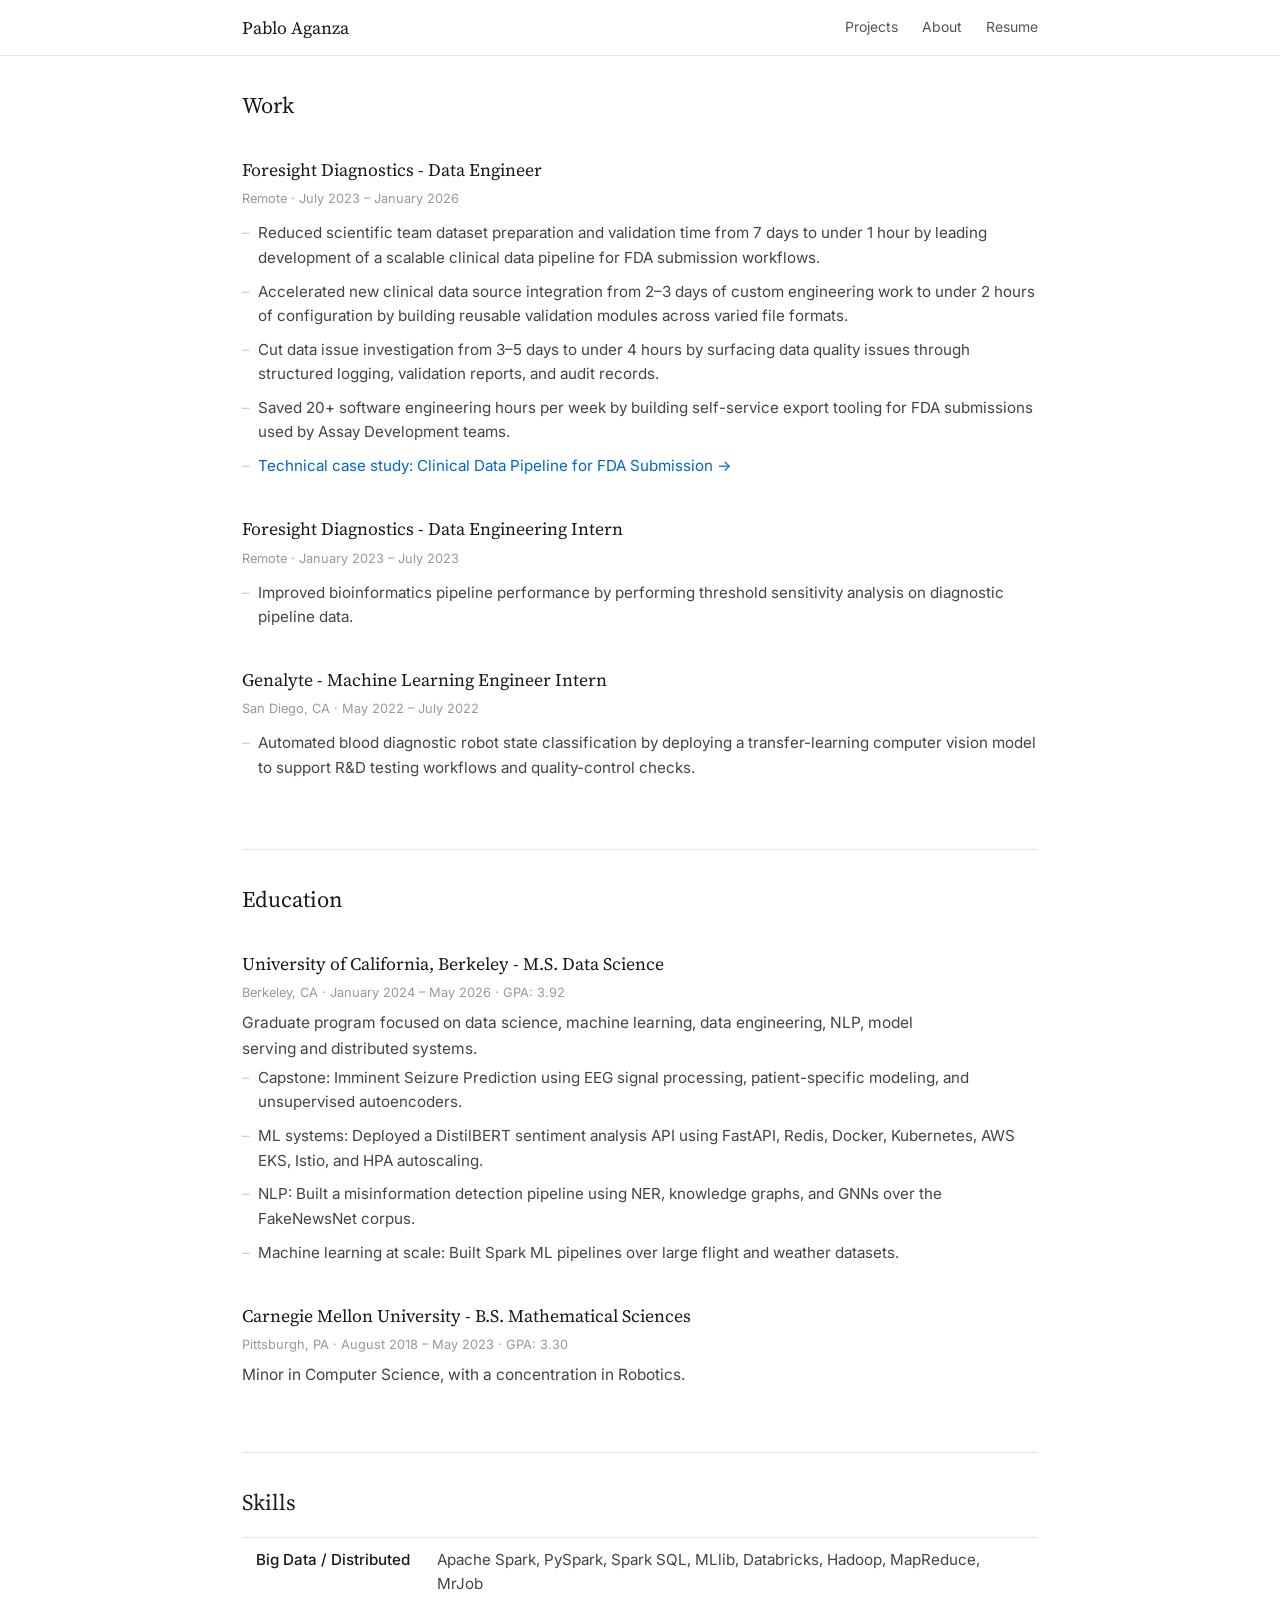
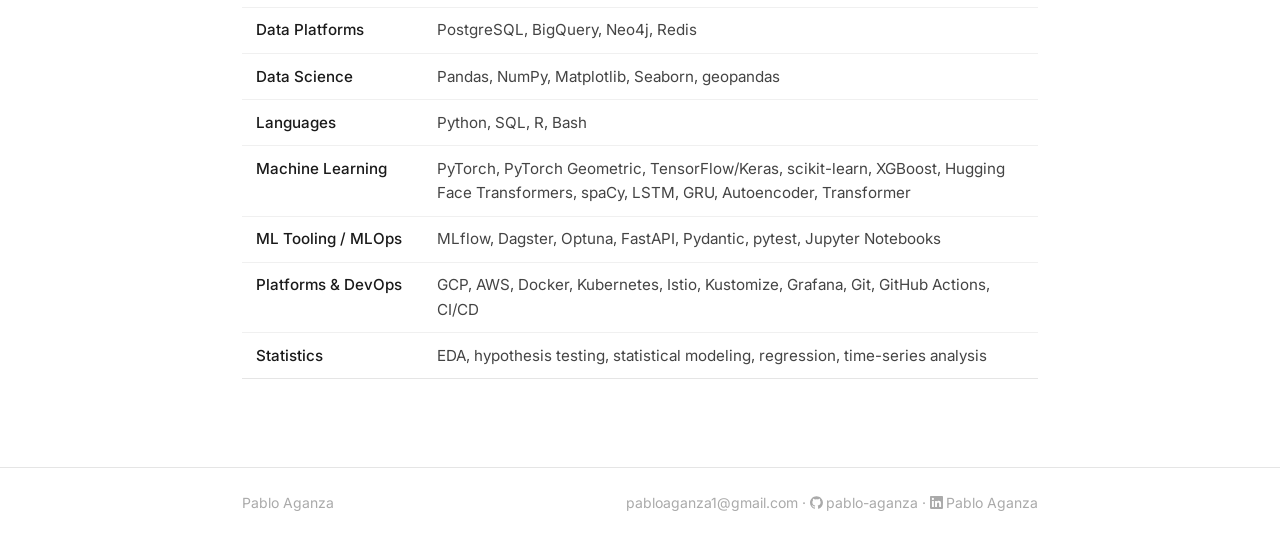
==== about.html @ dfabf31f "combine work, skills, and education into a single page" ====
<!DOCTYPE html>
<html lang="en">
<head>
<meta charset="UTF-8">
<meta name="viewport" content="width=device-width, initial-scale=1.0">
<meta name="description" content="About — Pablo Aganza, Data Engineer and UC Berkeley MIDS graduate student.">
<title>About — Pablo Aganza</title>
<link rel="icon" type="image/svg+xml" href="favicon.svg">
<link rel="preconnect" href="https://fonts.googleapis.com">
<link rel="preconnect" href="https://fonts.gstatic.com" crossorigin>
<link href="https://fonts.googleapis.com/css2?family=Source+Serif+4:ital,wght@0,300;0,400;0,600;1,400&family=Inter:wght@400;500&display=swap" rel="stylesheet">
<link rel="stylesheet" href="css/styles.css">
</head>
<body>

<header>
  <nav>
    <a class="nav-name" href="./">Pablo Aganza</a>
    <div class="nav-links">
      <a href="./">Projects</a>
      <a href="about.html">About</a>
      <a href="resume.html">Resume</a>
    </div>
  </nav>
</header>

<main>

  <section class="home-section" style="border-top:none;padding-top:0">
    <h2 class="section-title">Work</h2>

    <div class="timeline-item">
      <h3>Foresight Diagnostics - Data Engineer</h3>
      <p class="meta">Remote &middot; July 2023 &ndash; January 2026</p>
      <ul class="contrib-list">
        <li>Reduced scientific team dataset preparation and validation time from 7 days to under 1 hour by leading development of a scalable clinical data pipeline for FDA submission workflows.</li>
        <li>Accelerated new clinical data source integration from 2&ndash;3 days of custom engineering work to under 2 hours of configuration by building reusable validation modules across varied file formats.</li>
        <li>Cut data issue investigation from 3&ndash;5 days to under 4 hours by surfacing data quality issues through structured logging, validation reports, and audit records.</li>
        <li>Saved 20+ software engineering hours per week by building self-service export tooling for FDA submissions used by Assay Development teams.</li>
        <li><a href="projects/clinical_data_pipeline.html">Technical case study: Clinical Data Pipeline for FDA Submission &rarr;</a></li>
      </ul>
    </div>

    <div class="timeline-item">
      <h3>Foresight Diagnostics - Data Engineering Intern</h3>
      <p class="meta">Remote &middot; January 2023 &ndash; July 2023</p>
      <ul class="contrib-list">
        <li>Improved bioinformatics pipeline performance by performing threshold sensitivity analysis on diagnostic pipeline data.</li>
      </ul>
    </div>

    <div class="timeline-item">
      <h3>Genalyte - Machine Learning Engineer Intern</h3>
      <p class="meta">San Diego, CA &middot; May 2022 &ndash; July 2022</p>
      <ul class="contrib-list">
        <li>Automated blood diagnostic robot state classification by deploying a transfer-learning computer vision model to support R&amp;D testing workflows and quality-control checks.</li>
      </ul>
    </div>
  </section>

  <section class="home-section">
    <h2 class="section-title">Education</h2>

    <div class="timeline-item">
      <h3>University of California, Berkeley - M.S. Data Science</h3>
      <p class="meta">Berkeley, CA &middot; January 2024 &ndash; May 2026 &middot; GPA: 3.92</p>
      <p>Graduate program focused on data science, machine learning, data engineering, NLP, model serving and distributed systems.</p>
      <ul class="contrib-list">
        <li>Capstone: Imminent Seizure Prediction using EEG signal processing, patient-specific modeling, and unsupervised autoencoders.</li>
        <li>ML systems: Deployed a DistilBERT sentiment analysis API using FastAPI, Redis, Docker, Kubernetes, AWS EKS, Istio, and HPA autoscaling.</li>
        <li>NLP: Built a misinformation detection pipeline using NER, knowledge graphs, and GNNs over the FakeNewsNet corpus.</li>
        <li>Machine learning at scale: Built Spark ML pipelines over large flight and weather datasets.</li>
      </ul>
    </div>

    <div class="timeline-item">
      <h3>Carnegie Mellon University - B.S. Mathematical Sciences</h3>
      <p class="meta">Pittsburgh, PA &middot; August 2018 &ndash; May 2023 &middot; GPA: 3.30</p>
      <p>Minor in Computer Science, with a concentration in Robotics.</p>
    </div>
  </section>

  <section class="home-section">
    <h2 class="section-title">Skills</h2>

    <table class="skills-table">
      <tbody>
        <tr>
          <td>Big Data / Distributed</td>
          <td>Apache Spark, PySpark, Spark SQL, MLlib, Databricks, Hadoop, MapReduce, MrJob</td>
        </tr>
        <tr>
          <td>Data Platforms</td>
          <td>PostgreSQL, BigQuery, Neo4j, Redis</td>
        </tr>
        <tr>
          <td>Data Science</td>
          <td>Pandas, NumPy, Matplotlib, Seaborn, geopandas</td>
        </tr>
        <tr>
          <td>Languages</td>
          <td>Python, SQL, R, Bash</td>
        </tr>
        <tr>
          <td>Machine Learning</td>
          <td>PyTorch, PyTorch Geometric, TensorFlow/Keras, scikit-learn, XGBoost, Hugging Face Transformers, spaCy, LSTM, GRU, Autoencoder, Transformer</td>
        </tr>
        <tr>
          <td>ML Tooling / MLOps</td>
          <td>MLflow, Dagster, Optuna, FastAPI, Pydantic, pytest, Jupyter Notebooks</td>
        </tr>
        <tr>
          <td>Platforms &amp; DevOps</td>
          <td>GCP, AWS, Docker, Kubernetes, Istio, Kustomize, Grafana, Git, GitHub Actions, CI/CD</td>
        </tr>
        <tr>
          <td>Statistics</td>
          <td>EDA, hypothesis testing, statistical modeling, regression, time-series analysis</td>
        </tr>
      </tbody>
    </table>
  </section>

</main>

<footer>
  <div class="footer-inner">
  <span>Pablo Aganza</span>
  <span>
    <a href="mailto:pabloaganza1@gmail.com">pabloaganza1@gmail.com</a> &middot;
    <a href="https://github.com/pablo-aganza" target="_blank"><svg xmlns="http://www.w3.org/2000/svg" viewBox="0 0 98 96" width="13" height="13" fill="currentColor" style="vertical-align:-1px;margin-right:3px"><path d="M48.854 0C21.839 0 0 22 0 49.217c0 21.756 13.993 40.172 33.405 46.69 2.427.49 3.316-1.059 3.316-2.362 0-1.141-.08-5.052-.08-9.127-13.59 2.934-16.42-5.867-16.42-5.867-2.184-5.704-5.42-7.17-5.42-7.17-4.448-3.015.324-3.015.324-3.015 4.934.326 7.523 5.052 7.523 5.052 4.367 7.496 11.404 5.378 14.235 4.074.404-3.178 1.699-5.378 3.074-6.6-10.839-1.141-22.243-5.378-22.243-24.283 0-5.378 1.94-9.778 5.014-13.2-.485-1.222-2.184-6.275.486-13.038 0 0 4.125-1.304 13.426 5.052a46.97 46.97 0 0 1 12.214-1.63c4.125 0 8.33.571 12.213 1.63 9.302-6.356 13.427-5.052 13.427-5.052 2.67 6.763.97 11.816.485 13.038 3.155 3.422 5.015 7.822 5.015 13.2 0 18.905-11.404 23.06-22.324 24.283 1.78 1.548 3.316 4.481 3.316 9.126 0 6.6-.08 11.897-.08 13.526 0 1.304.89 2.853 3.316 2.364 19.412-6.52 33.405-24.935 33.405-46.691C97.707 22 75.788 0 48.854 0z"/></svg>pablo-aganza</a> &middot;
    <a href="https://linkedin.com/in/pablo-aganza" target="_blank"><svg xmlns="http://www.w3.org/2000/svg" viewBox="0 0 24 24" width="13" height="13" fill="currentColor" style="vertical-align:-1px;margin-right:3px"><path d="M20.447 20.452h-3.554v-5.569c0-1.328-.027-3.037-1.852-3.037-1.853 0-2.136 1.445-2.136 2.939v5.667H9.351V9h3.414v1.561h.046c.477-.9 1.637-1.85 3.37-1.85 3.601 0 4.267 2.37 4.267 5.455v6.286zM5.337 7.433a2.062 2.062 0 0 1-2.063-2.065 2.064 2.064 0 1 1 2.063 2.065zm1.782 13.019H3.555V9h3.564v11.452zM22.225 0H1.771C.792 0 0 .774 0 1.729v20.542C0 23.227.792 24 1.771 24h20.451C23.2 24 24 23.227 24 22.271V1.729C24 .774 23.2 0 22.222 0h.003z"/></svg>Pablo Aganza</a>
  </span>
  </div>
</footer>

</body>
</html>
---- css/styles.css ----
*, *::before, *::after { box-sizing: border-box; margin: 0; padding: 0; }
html { scroll-behavior: smooth; }
body { background: #fff; color: #1a1a1a; font-family: 'Inter', system-ui, sans-serif; font-size: 16px; line-height: 1.6; display: flex; flex-direction: column; min-height: 100vh; }
a { color: #1a1a1a; }


main { max-width: 860px; width: 100%; margin: 0 auto; padding: 2rem 2rem 2.5rem; flex: 1; }

/* About */
.about { display: grid; grid-template-columns: 1fr 150px; gap: 3rem; padding-bottom: 2rem; margin-bottom: 1rem; border-bottom: 1px solid #e5e5e5; align-items: start; }
.about h1 { font-family: 'Source Serif 4', Georgia, serif; font-size: 1.9rem; font-weight: 400; margin-bottom: 0.65rem; }
.about p { color: #444; font-size: 1rem; line-height: 1.7; margin-bottom: 0.6rem; }
.about-links { margin-top: 1rem; display: flex; gap: 1rem; font-size: 0.875rem; }
.about-links a { color: #0066cc; text-decoration: none; }
.about-links a:hover { text-decoration: underline; }
.photo-placeholder { width: 150px; height: 150px; background: #f4f4f4; border: 1px solid #e0e0e0; border-radius: 3px; display: flex; flex-direction: column; align-items: center; justify-content: center; gap: 0.4rem; color: #aaa; font-size: 0.75rem; }
.photo-placeholder span { font-size: 1.75rem; }

h2.section-title { font-family: 'Source Serif 4', Georgia, serif; font-size: 1.4rem; font-weight: 400; margin-bottom: 1rem; }
.home-section { padding-top: 2rem; margin-bottom: 3rem; border-top: 1px solid #e5e5e5; scroll-margin-top: 3.5rem; }
#projects { border-top: none; padding-top: 0; }
.section-intro { font-size: 1.05rem; color: #555; margin-bottom: 1.25rem; }

.skills-table { width: 100%; border-collapse: collapse; }
.skills-table td { padding: 0.65rem 0.85rem; border-bottom: 1px solid #f0f0f0; font-size: 0.95rem; vertical-align: top; color: #444; }
.skills-table tr:first-child td { border-top: 1px solid #e5e5e5; }
.skills-table tr:last-child td { border-bottom: 1px solid #e5e5e5; }
.skills-table td:first-child { font-weight: 500; color: #1a1a1a; width: 11rem; white-space: nowrap; }
.timeline-item { padding: 1rem 0; }
.timeline-item h3 { font-family: 'Source Serif 4', Georgia, serif; font-size: 1.1rem; font-weight: 400; margin-bottom: 0.25rem; }
.timeline-item .meta { font-size: 0.8rem; color: #999; margin-bottom: 0.45rem; }
.timeline-item p { font-size: 0.97rem; color: #444; line-height: 1.65; max-width: 68ch; }

/* Project cards */
.project-card { display: grid; grid-template-columns: 190px 1fr; gap: 1.25rem; padding: 1.25rem 0; cursor: pointer; text-decoration: none; color: inherit; }
.card-img { width: 190px; height: 120px; overflow: hidden; border: 1px solid #e5e5e5; flex-shrink: 0; background: #f8f8f8; }
.card-img img { width: 100%; height: 100%; object-fit: cover; display: block; }
.card-meta { font-size: 0.78rem; color: #999; margin-bottom: 0.35rem; }
.card-title { font-family: 'Source Serif 4', Georgia, serif; font-size: 1.05rem; font-weight: 400; margin-bottom: 0.4rem; line-height: 1.3; }
.card-desc { font-size: 0.875rem; color: #555; line-height: 1.55; margin-bottom: 0.6rem; }
.read-more { font-size: 0.82rem; color: #0066cc; display: inline-flex; align-items: center; gap: 0.3rem; }
.project-card:hover .read-more { text-decoration: underline; }

/* Detail pages */
.back-btn { display: inline-flex; align-items: center; gap: 0.4rem; font-size: 0.875rem; color: #555; text-decoration: none; margin-bottom: 2rem; }
.back-btn:hover { color: #0066cc; }
.detail-meta { font-size: 0.8rem; color: #999; margin-bottom: 0.4rem; }
.detail-title { font-family: 'Source Serif 4', Georgia, serif; font-size: 1.8rem; font-weight: 400; line-height: 1.2; margin-bottom: 0.75rem; }
.detail-summary { font-size: 1rem; color: #444; line-height: 1.75; max-width: 65ch; margin-bottom: 1.5rem; padding-bottom: 1.5rem; border-bottom: 1px solid #e5e5e5; }

.project-tags { display: flex; flex-wrap: wrap; gap: 0.4rem; margin-bottom: 2rem; }
.project-tags span { font-size: 0.75rem; color: #555; background: #f4f4f4; border: 1px solid #e0e0e0; padding: 0.2rem 0.55rem; border-radius: 3px; }

.section { margin-bottom: 2rem; }
.section h4 { font-size: 0.8rem; font-weight: 600; text-transform: uppercase; letter-spacing: 0.07em; color: #999; margin-bottom: 0.75rem; padding-bottom: 0.4rem; border-bottom: 1px solid #f0f0f0; }
.section p { font-size: 1rem; color: #333; line-height: 1.75; margin-bottom: 0.75rem; }
.section p:last-child { margin-bottom: 0; }
.section p strong { font-weight: 500; }

.num-list { list-style: none; }
.num-list li { display: grid; grid-template-columns: 1.75rem 1fr; gap: 0.5rem; padding: 0.7rem 0; border-bottom: 1px solid #f0f0f0; font-size: 0.97rem; color: #333; line-height: 1.55; }
.num-list li:last-child { border-bottom: none; }
.num-list .n { color: #ccc; font-size: 0.78rem; padding-top: 0.15rem; }
.num-list strong { font-weight: 500; display: block; }
.num-list span { color: #555; }
.num-list code { font-family: monospace; font-size: 0.85rem; background: #f4f4f4; padding: 0.05rem 0.3rem; border-radius: 2px; }

.contrib-list { list-style: none; }
.contrib-list li { font-size: 0.95rem; color: #444; padding: 0.3rem 0 0.3rem 1rem; position: relative; }
.contrib-list li::before { content: "–"; position: absolute; left: 0; color: #ccc; }
.contrib-list a { color: #0066cc; text-decoration: none; }

.img-grid { display: grid; gap: 0.75rem; margin-bottom: 1.5rem; }
.img-grid.two { grid-template-columns: 1fr 1fr; }
figure { display: flex; flex-direction: column; }
.fig-img { border: 1px solid #e5e5e5; overflow: hidden; background: #f8f8f8; }
.fig-img img { width: 100%; display: block; }
figcaption { font-size: 0.78rem; color: #888; margin-top: 0.35rem; font-style: italic; line-height: 1.4; }

.stats-row { display: grid; grid-template-columns: repeat(4, 1fr); border: 1px solid #e5e5e5; border-radius: 4px; overflow: hidden; margin-bottom: 1.5rem; }
.stat-item { padding: 0.9rem 1rem; border-right: 1px solid #e5e5e5; }
.stat-item:last-child { border-right: none; }
.stat-val { font-family: 'Source Serif 4', Georgia, serif; font-size: 1.4rem; display: block; margin-bottom: 0.1rem; }
.stat-label { font-size: 0.7rem; color: #999; text-transform: uppercase; letter-spacing: 0.06em; }

.results-table { width: 100%; border-collapse: collapse; font-size: 0.9rem; margin-bottom: 0.75rem; }
.results-table th { text-align: left; font-size: 0.72rem; font-weight: 600; text-transform: uppercase; letter-spacing: 0.06em; color: #999; padding: 0.5rem 0.75rem; border-bottom: 2px solid #e5e5e5; }
.results-table th:not(:first-child) { text-align: right; }
.results-table td { padding: 0.55rem 0.75rem; border-bottom: 1px solid #f0f0f0; color: #444; font-variant-numeric: tabular-nums; }
.results-table td:not(:first-child) { text-align: right; }
.results-table tr:last-child td { border-bottom: none; }
.results-table tr.best td { font-weight: 500; background: #fafafa; }
.results-table tr.best td:first-child { color: #0066cc; }
.best-mark { color: #aaa; font-size: 0.72rem; margin-left: 0.3rem; font-weight: 400; }

.mermaid svg { max-width: 100%; height: auto; display: block; margin: 0 auto; }

footer { border-top: 1px solid #e5e5e5; width: 100%; }
.footer-inner { max-width: 860px; margin: 0 auto; padding: 1.5rem 2rem; display: flex; justify-content: space-between; align-items: center; font-size: 0.875rem; color: #aaa; }
footer a { color: #aaa; text-decoration: none; }
footer a:hover { color: #0066cc; }

header { position: sticky; top: 0; background: #fff; border-bottom: 1px solid #e5e5e5; z-index: 100; }
header nav { max-width: 860px; margin: 0 auto; padding: 0.85rem 2rem; display: flex; justify-content: space-between; align-items: center; }
.nav-name { font-family: 'Source Serif 4', Georgia, serif; font-size: 1.1rem; font-weight: 400; color: #1a1a1a; text-decoration: none; }
.nav-links { display: flex; gap: 1.5rem; }
.nav-links a { font-size: 0.875rem; color: #555; text-decoration: none; }
.nav-links a:hover { color: #1a1a1a; }

/* Diagram lightbox */
.diagram-zoomable { cursor: zoom-in; }
.diagram-zoom-hint { font-size: 0.72rem; color: #bbb; text-align: right; margin-top: -1rem; margin-bottom: 1.5rem; }
.diagram-overlay { position: fixed; inset: 0; background: rgba(0,0,0,0.8); z-index: 1000; display: flex; align-items: flex-start; justify-content: center; padding: 2rem; cursor: zoom-out; overflow: auto; }
.diagram-overlay-inner { background: #fff; border-radius: 4px; padding: 2rem 2.5rem; max-width: 92vw; max-height: 88vh; overflow: auto; cursor: default; flex-shrink: 0; }
.diagram-overlay-inner svg { display: block; }
.diagram-overlay-close { position: fixed; top: 1rem; right: 1.25rem; background: none; border: none; color: #fff; font-size: 2rem; line-height: 1; cursor: pointer; opacity: 0.75; padding: 0; }
.diagram-overlay-close:hover { opacity: 1; }

@media (max-width: 640px) {
  .about { grid-template-columns: 1fr; }
  .photo-placeholder { display: none; }
  .project-card { grid-template-columns: 1fr; }
  .card-img { width: 100%; height: 160px; }
  .img-grid.two { grid-template-columns: 1fr; }
  .stats-row { grid-template-columns: 1fr 1fr; }
  .stat-item:nth-child(2) { border-right: none; }
  .stat-item:nth-child(1), .stat-item:nth-child(2) { border-bottom: 1px solid #e5e5e5; }
  .stat-val { font-size: 1.05rem; }
  .nav-links { gap: 0.85rem; flex-wrap: wrap; justify-content: flex-end; }
  .nav-links a { font-size: 0.8rem; }
  .skills-row { grid-template-columns: 1fr; gap: 0.15rem; }
}
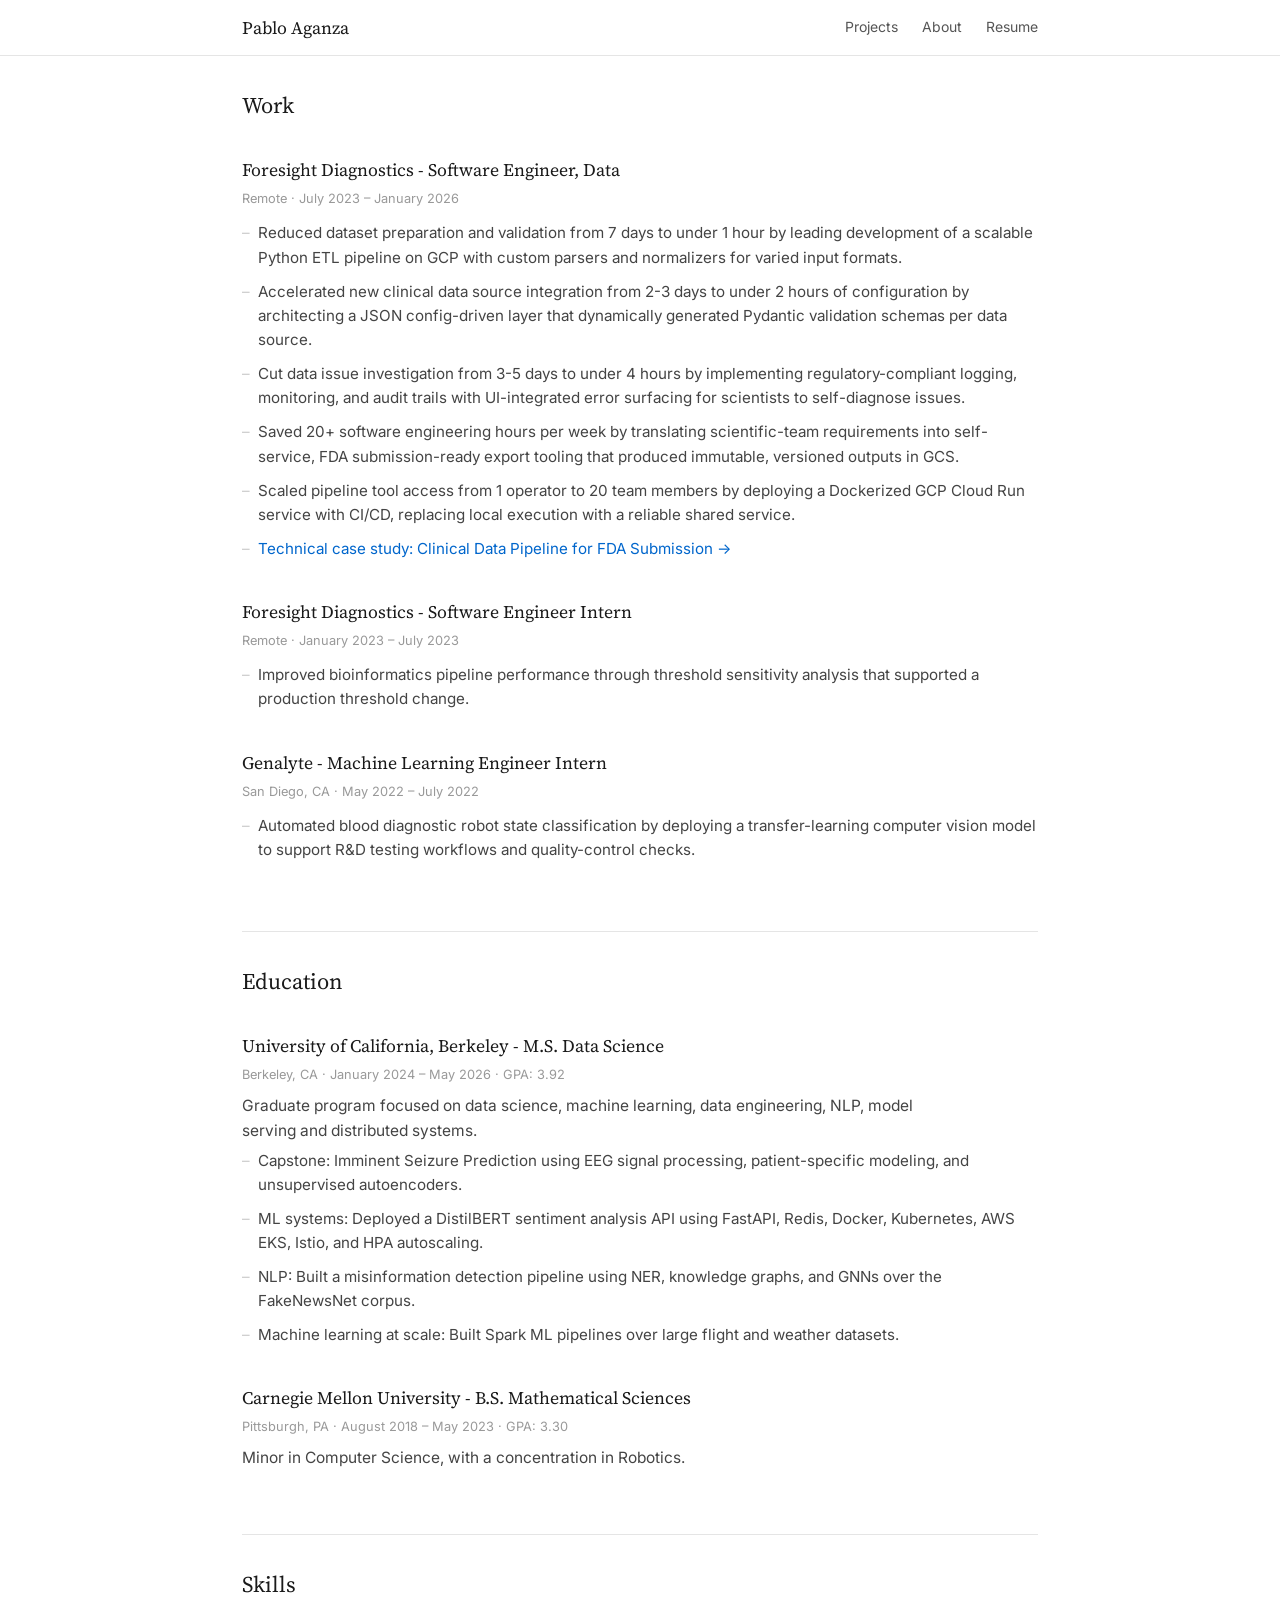
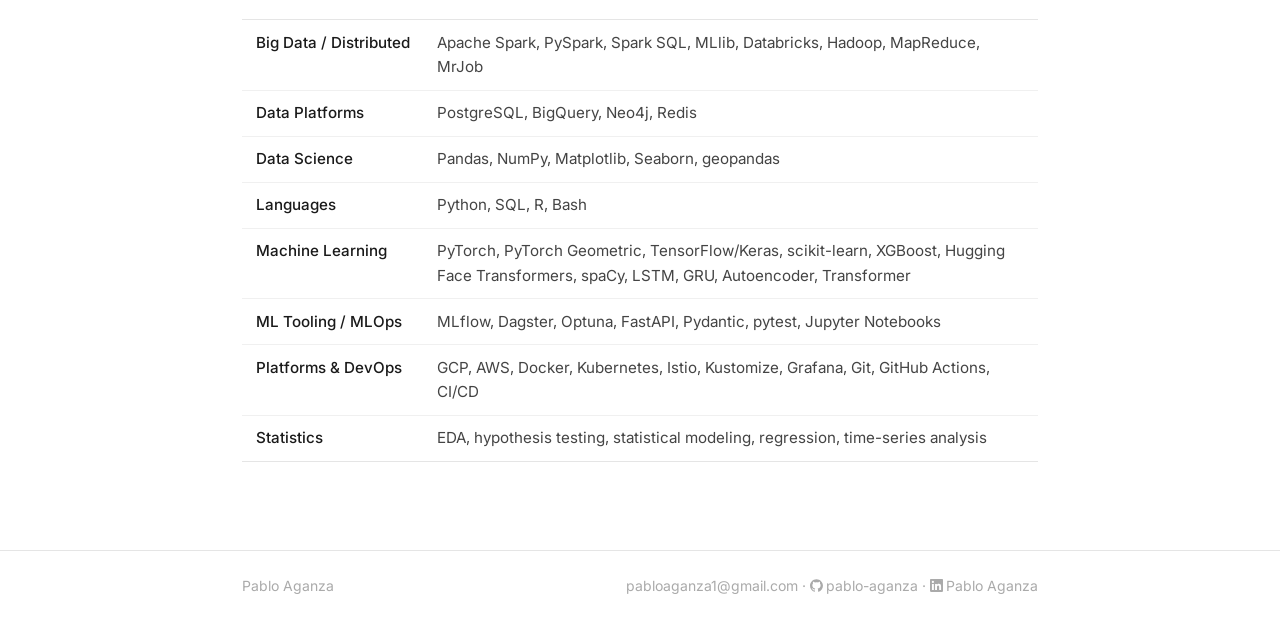
==== commit 1069e782: "update about" ====
--- a/about.html
+++ b/about.html
@@ -30,22 +30,23 @@
     <h2 class="section-title">Work</h2>
 
     <div class="timeline-item">
-      <h3>Foresight Diagnostics - Data Engineer</h3>
+      <h3>Foresight Diagnostics - Software Engineer, Data</h3>
       <p class="meta">Remote &middot; July 2023 &ndash; January 2026</p>
       <ul class="contrib-list">
-        <li>Reduced scientific team dataset preparation and validation time from 7 days to under 1 hour by leading development of a scalable clinical data pipeline for FDA submission workflows.</li>
-        <li>Accelerated new clinical data source integration from 2&ndash;3 days of custom engineering work to under 2 hours of configuration by building reusable validation modules across varied file formats.</li>
-        <li>Cut data issue investigation from 3&ndash;5 days to under 4 hours by surfacing data quality issues through structured logging, validation reports, and audit records.</li>
-        <li>Saved 20+ software engineering hours per week by building self-service export tooling for FDA submissions used by Assay Development teams.</li>
+        <li>Reduced dataset preparation and validation from 7 days to under 1 hour by leading development of a scalable Python ETL pipeline on GCP with custom parsers and normalizers for varied input formats.</li>
+        <li>Accelerated new clinical data source integration from 2-3 days to under 2 hours of configuration by architecting a JSON config-driven layer that dynamically generated Pydantic validation schemas per data source.</li>
+        <li>Cut data issue investigation from 3-5 days to under 4 hours by implementing regulatory-compliant logging, monitoring, and audit trails with UI-integrated error surfacing for scientists to self-diagnose issues.</li>
+        <li>Saved 20+ software engineering hours per week by translating scientific-team requirements into self-service, FDA submission-ready export tooling that produced immutable, versioned outputs in GCS.</li>
+        <li>Scaled pipeline tool access from 1 operator to 20 team members by deploying a Dockerized GCP Cloud Run service with CI/CD, replacing local execution with a reliable shared service.</li>
         <li><a href="projects/clinical_data_pipeline.html">Technical case study: Clinical Data Pipeline for FDA Submission &rarr;</a></li>
       </ul>
     </div>
 
     <div class="timeline-item">
-      <h3>Foresight Diagnostics - Data Engineering Intern</h3>
+      <h3>Foresight Diagnostics - Software Engineer Intern</h3>
       <p class="meta">Remote &middot; January 2023 &ndash; July 2023</p>
       <ul class="contrib-list">
-        <li>Improved bioinformatics pipeline performance by performing threshold sensitivity analysis on diagnostic pipeline data.</li>
+        <li>Improved bioinformatics pipeline performance through threshold sensitivity analysis that supported a production threshold change.</li>
       </ul>
     </div>
 
